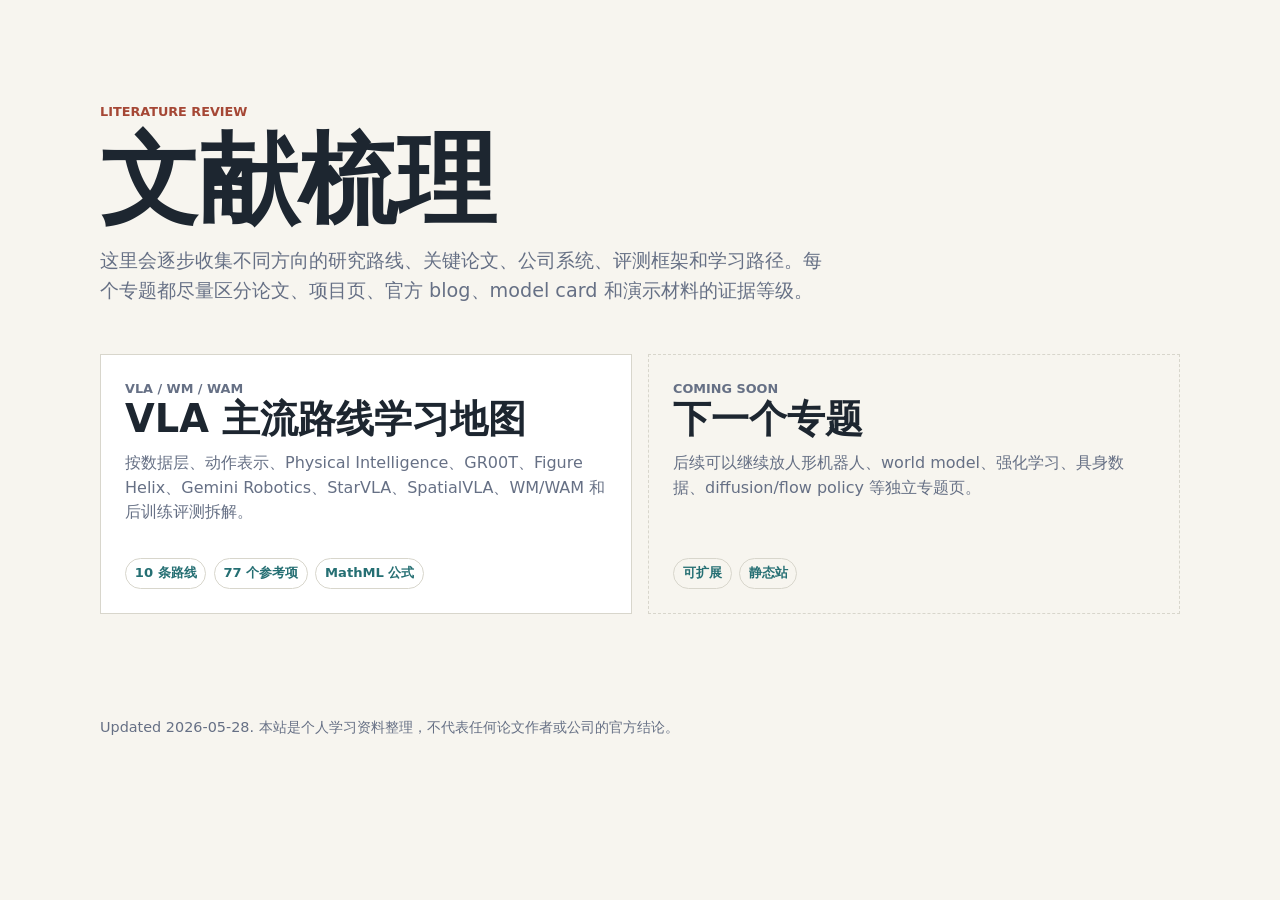
==== index.html @ ba849a6a "Initial literature review site" ====
<!doctype html>
<html lang="zh-CN">
  <head>
    <meta charset="utf-8">
    <meta name="viewport" content="width=device-width, initial-scale=1">
    <title>文献梳理</title>
    <style>
      :root {
        --ink: #1d2630;
        --muted: #667085;
        --paper: #f7f5ef;
        --panel: #ffffff;
        --line: #d8d6cc;
        --accent: #256f73;
        --warm: #a54735;
      }
      * { box-sizing: border-box; }
      body {
        margin: 0;
        min-height: 100vh;
        color: var(--ink);
        background: var(--paper);
        font-family: Inter, ui-sans-serif, system-ui, -apple-system, BlinkMacSystemFont, "Segoe UI", sans-serif;
        line-height: 1.55;
      }
      main {
        width: min(1080px, calc(100% - 2rem));
        margin: 0 auto;
        padding: clamp(3rem, 8vw, 7rem) 0;
      }
      .eyebrow {
        margin: 0 0 0.6rem;
        color: var(--warm);
        font-size: 0.8rem;
        font-weight: 850;
        letter-spacing: 0;
        text-transform: uppercase;
      }
      h1 {
        max-width: 820px;
        margin: 0 0 1rem;
        font-size: clamp(3rem, 8vw, 6.2rem);
        line-height: 0.96;
        letter-spacing: 0;
      }
      .lead {
        max-width: 740px;
        margin-bottom: 3rem;
        color: var(--muted);
        font-size: 1.2rem;
      }
      .grid {
        display: grid;
        grid-template-columns: repeat(2, minmax(0, 1fr));
        gap: 1rem;
      }
      .card {
        min-height: 260px;
        padding: 1.5rem;
        border: 1px solid var(--line);
        background: var(--panel);
        text-decoration: none;
        color: inherit;
        display: flex;
        flex-direction: column;
        justify-content: space-between;
      }
      .card:hover {
        border-color: var(--accent);
      }
      .card h2 {
        margin: 0 0 0.75rem;
        font-size: clamp(1.5rem, 4vw, 2.4rem);
        line-height: 1.05;
      }
      .card p {
        margin: 0;
        color: var(--muted);
      }
      .meta {
        display: flex;
        flex-wrap: wrap;
        gap: 0.45rem;
        margin-top: 1.5rem;
      }
      .meta span {
        padding: 0.25rem 0.55rem;
        border: 1px solid var(--line);
        border-radius: 999px;
        color: var(--accent);
        font-size: 0.82rem;
        font-weight: 800;
      }
      .placeholder {
        border-style: dashed;
        background: transparent;
      }
      footer {
        width: min(1080px, calc(100% - 2rem));
        margin: 0 auto;
        padding: 0 0 2rem;
        color: var(--muted);
        font-size: 0.9rem;
      }
      @media (max-width: 760px) {
        .grid { grid-template-columns: 1fr; }
      }
    </style>
  </head>
  <body>
    <main>
      <p class="eyebrow">Literature Review</p>
      <h1>文献梳理</h1>
      <p class="lead">
        这里会逐步收集不同方向的研究路线、关键论文、公司系统、评测框架和学习路径。每个专题都尽量区分论文、项目页、官方 blog、model card 和演示材料的证据等级。
      </p>
      <section class="grid" aria-label="Review topics">
        <a class="card" href="./vla-learning-map/">
          <div>
            <p class="eyebrow">VLA / WM / WAM</p>
            <h2>VLA 主流路线学习地图</h2>
            <p>按数据层、动作表示、Physical Intelligence、GR00T、Figure Helix、Gemini Robotics、StarVLA、SpatialVLA、WM/WAM 和后训练评测拆解。</p>
          </div>
          <div class="meta">
            <span>10 条路线</span>
            <span>77 个参考项</span>
            <span>MathML 公式</span>
          </div>
        </a>
        <article class="card placeholder">
          <div>
            <p class="eyebrow">Coming Soon</p>
            <h2>下一个专题</h2>
            <p>后续可以继续放人形机器人、world model、强化学习、具身数据、diffusion/flow policy 等独立专题页。</p>
          </div>
          <div class="meta">
            <span>可扩展</span>
            <span>静态站</span>
          </div>
        </article>
      </section>
    </main>
    <footer>
      Updated 2026-05-28. 本站是个人学习资料整理，不代表任何论文作者或公司的官方结论。
    </footer>
  </body>
</html>
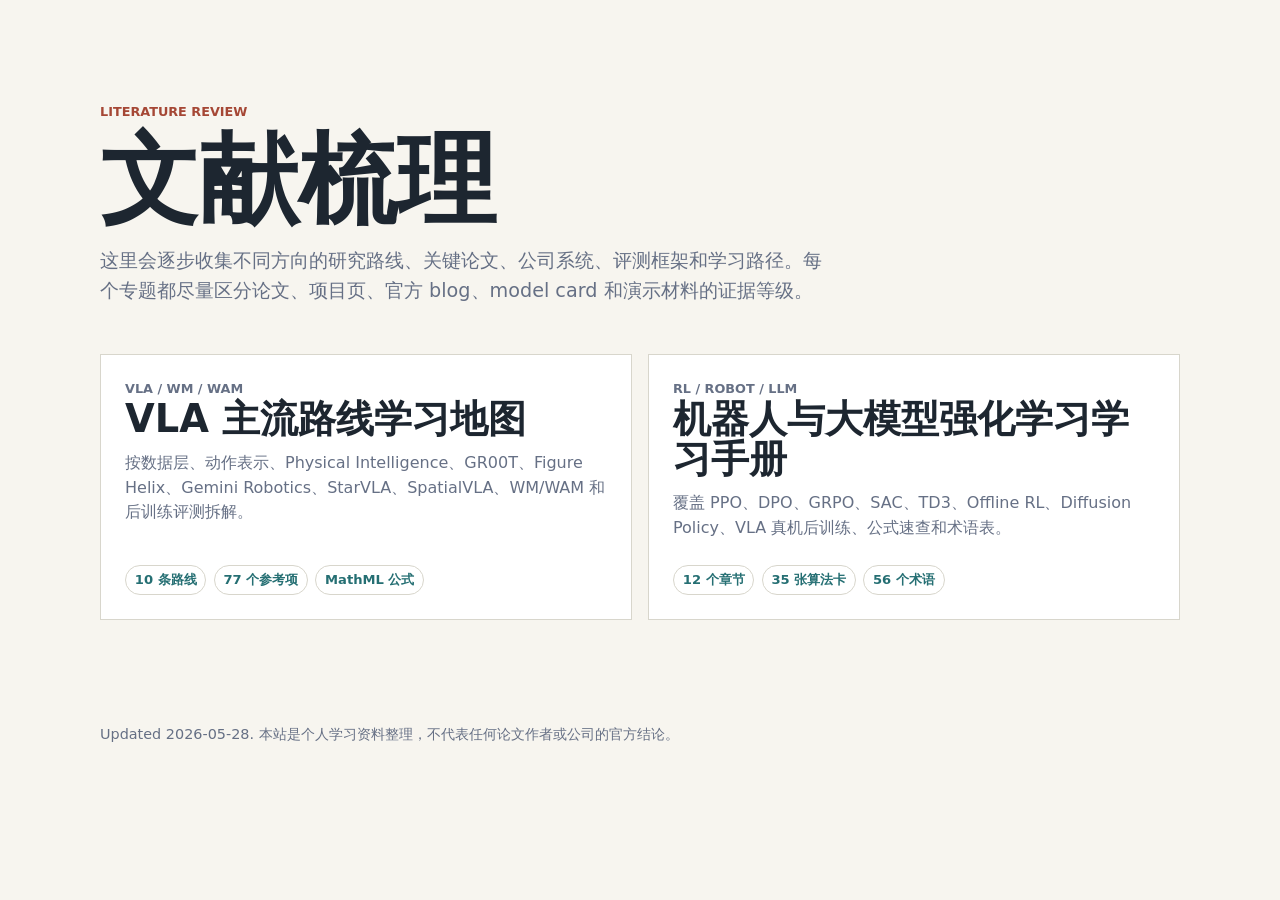
==== commit 6922e1f4: "Add RL learning manual" ====
--- a/index.html
+++ b/index.html
@@ -127,17 +127,18 @@
             <span>MathML 公式</span>
           </div>
         </a>
-        <article class="card placeholder">
+        <a class="card" href="./RL/">
           <div>
-            <p class="eyebrow">Coming Soon</p>
-            <h2>下一个专题</h2>
-            <p>后续可以继续放人形机器人、world model、强化学习、具身数据、diffusion/flow policy 等独立专题页。</p>
+            <p class="eyebrow">RL / Robot / LLM</p>
+            <h2>机器人与大模型强化学习学习手册</h2>
+            <p>覆盖 PPO、DPO、GRPO、SAC、TD3、Offline RL、Diffusion Policy、VLA 真机后训练、公式速查和术语表。</p>
           </div>
           <div class="meta">
-            <span>可扩展</span>
-            <span>静态站</span>
+            <span>12 个章节</span>
+            <span>35 张算法卡</span>
+            <span>56 个术语</span>
           </div>
-        </article>
+        </a>
       </section>
     </main>
     <footer>
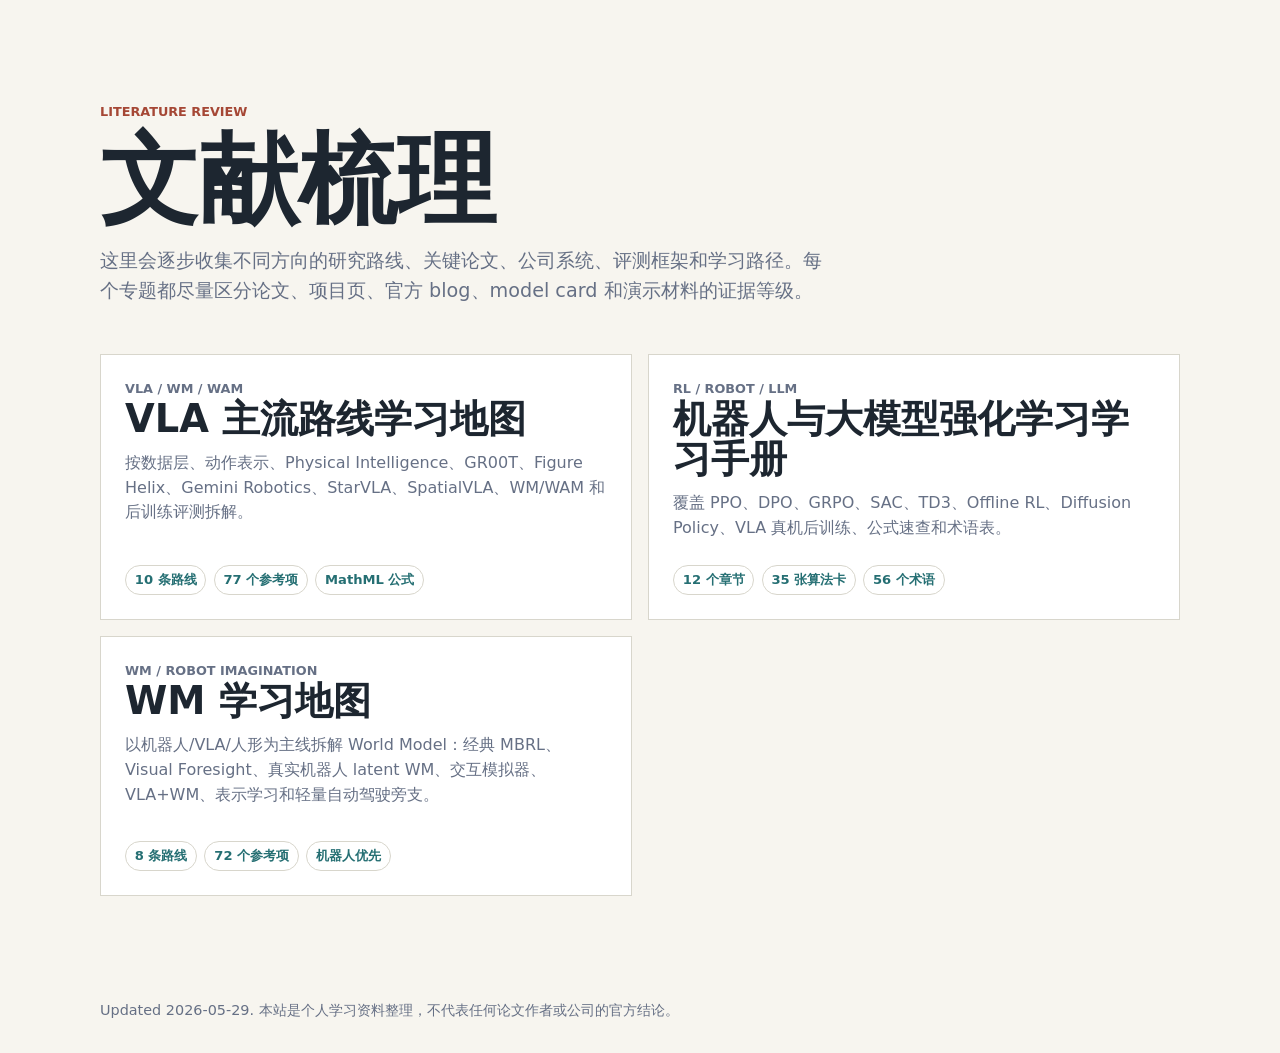
==== commit aad6671c: "Add WM learning map" ====
--- a/index.html
+++ b/index.html
@@ -115,7 +115,7 @@
         这里会逐步收集不同方向的研究路线、关键论文、公司系统、评测框架和学习路径。每个专题都尽量区分论文、项目页、官方 blog、model card 和演示材料的证据等级。
       </p>
       <section class="grid" aria-label="Review topics">
-        <a class="card" href="./vla-learning-map/">
+        <a class="card" href="./VLA/">
           <div>
             <p class="eyebrow">VLA / WM / WAM</p>
             <h2>VLA 主流路线学习地图</h2>
@@ -139,10 +139,22 @@
             <span>56 个术语</span>
           </div>
         </a>
+        <a class="card" href="./WM/">
+          <div>
+            <p class="eyebrow">WM / Robot Imagination</p>
+            <h2>WM 学习地图</h2>
+            <p>以机器人/VLA/人形为主线拆解 World Model：经典 MBRL、Visual Foresight、真实机器人 latent WM、交互模拟器、VLA+WM、表示学习和轻量自动驾驶旁支。</p>
+          </div>
+          <div class="meta">
+            <span>8 条路线</span>
+            <span>72 个参考项</span>
+            <span>机器人优先</span>
+          </div>
+        </a>
       </section>
     </main>
     <footer>
-      Updated 2026-05-28. 本站是个人学习资料整理，不代表任何论文作者或公司的官方结论。
+      Updated 2026-05-29. 本站是个人学习资料整理，不代表任何论文作者或公司的官方结论。
     </footer>
   </body>
 </html>
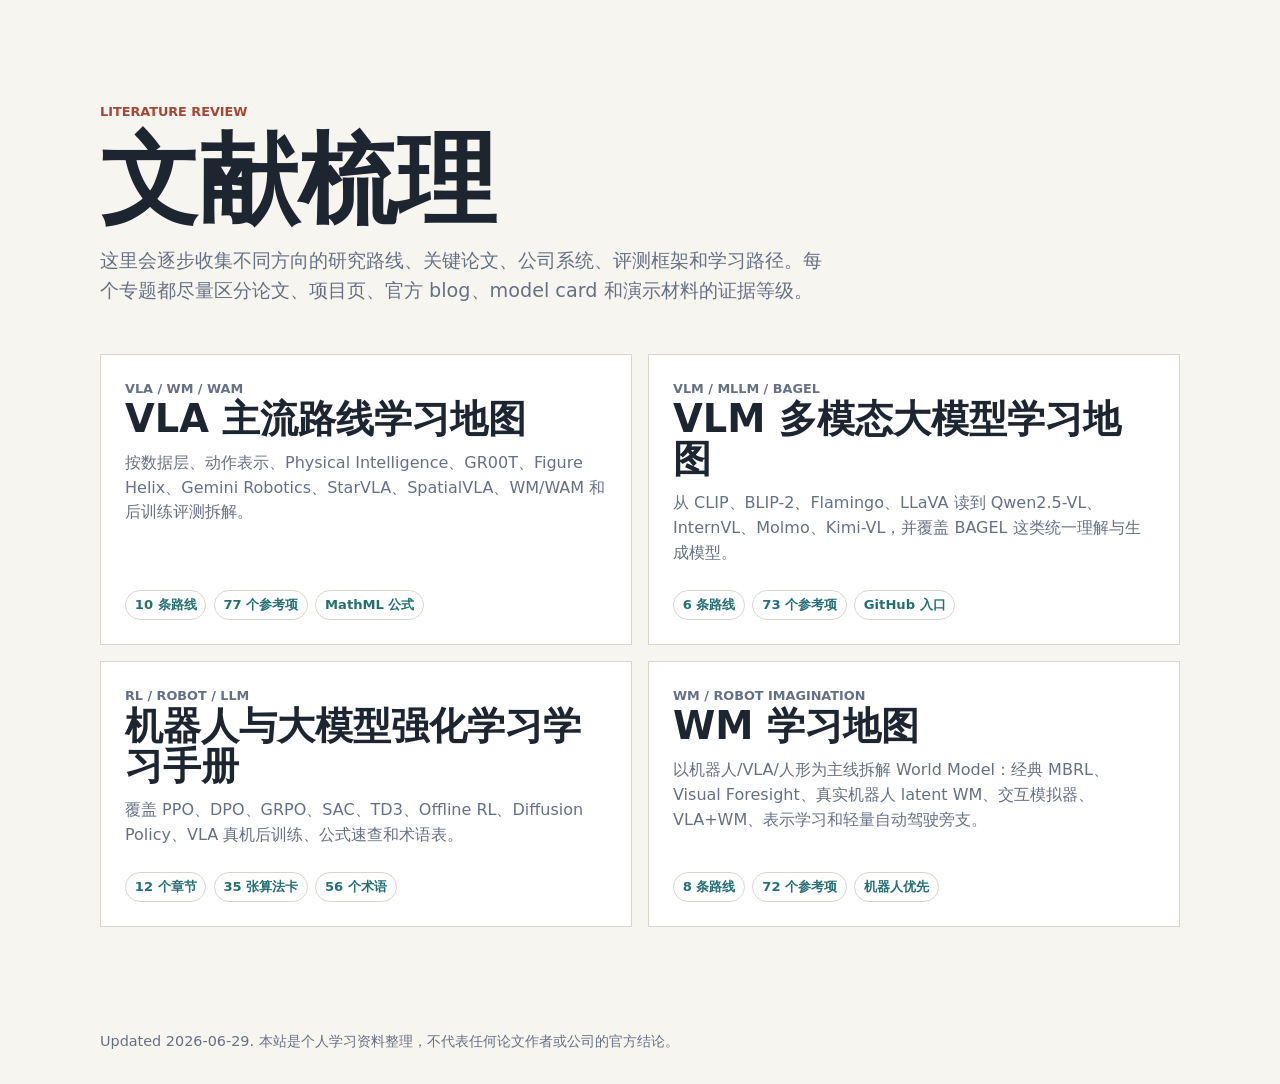
==== commit 036f6634: "Add VLM learning map" ====
--- a/index.html
+++ b/index.html
@@ -127,6 +127,18 @@
             <span>MathML 公式</span>
           </div>
         </a>
+        <a class="card" href="./VLM/">
+          <div>
+            <p class="eyebrow">VLM / MLLM / BAGEL</p>
+            <h2>VLM 多模态大模型学习地图</h2>
+            <p>从 CLIP、BLIP-2、Flamingo、LLaVA 读到 Qwen2.5-VL、InternVL、Molmo、Kimi-VL，并覆盖 BAGEL 这类统一理解与生成模型。</p>
+          </div>
+          <div class="meta">
+            <span>6 条路线</span>
+            <span>73 个参考项</span>
+            <span>GitHub 入口</span>
+          </div>
+        </a>
         <a class="card" href="./RL/">
           <div>
             <p class="eyebrow">RL / Robot / LLM</p>
@@ -154,7 +166,7 @@
       </section>
     </main>
     <footer>
-      Updated 2026-05-29. 本站是个人学习资料整理，不代表任何论文作者或公司的官方结论。
+      Updated 2026-06-29. 本站是个人学习资料整理，不代表任何论文作者或公司的官方结论。
     </footer>
   </body>
 </html>
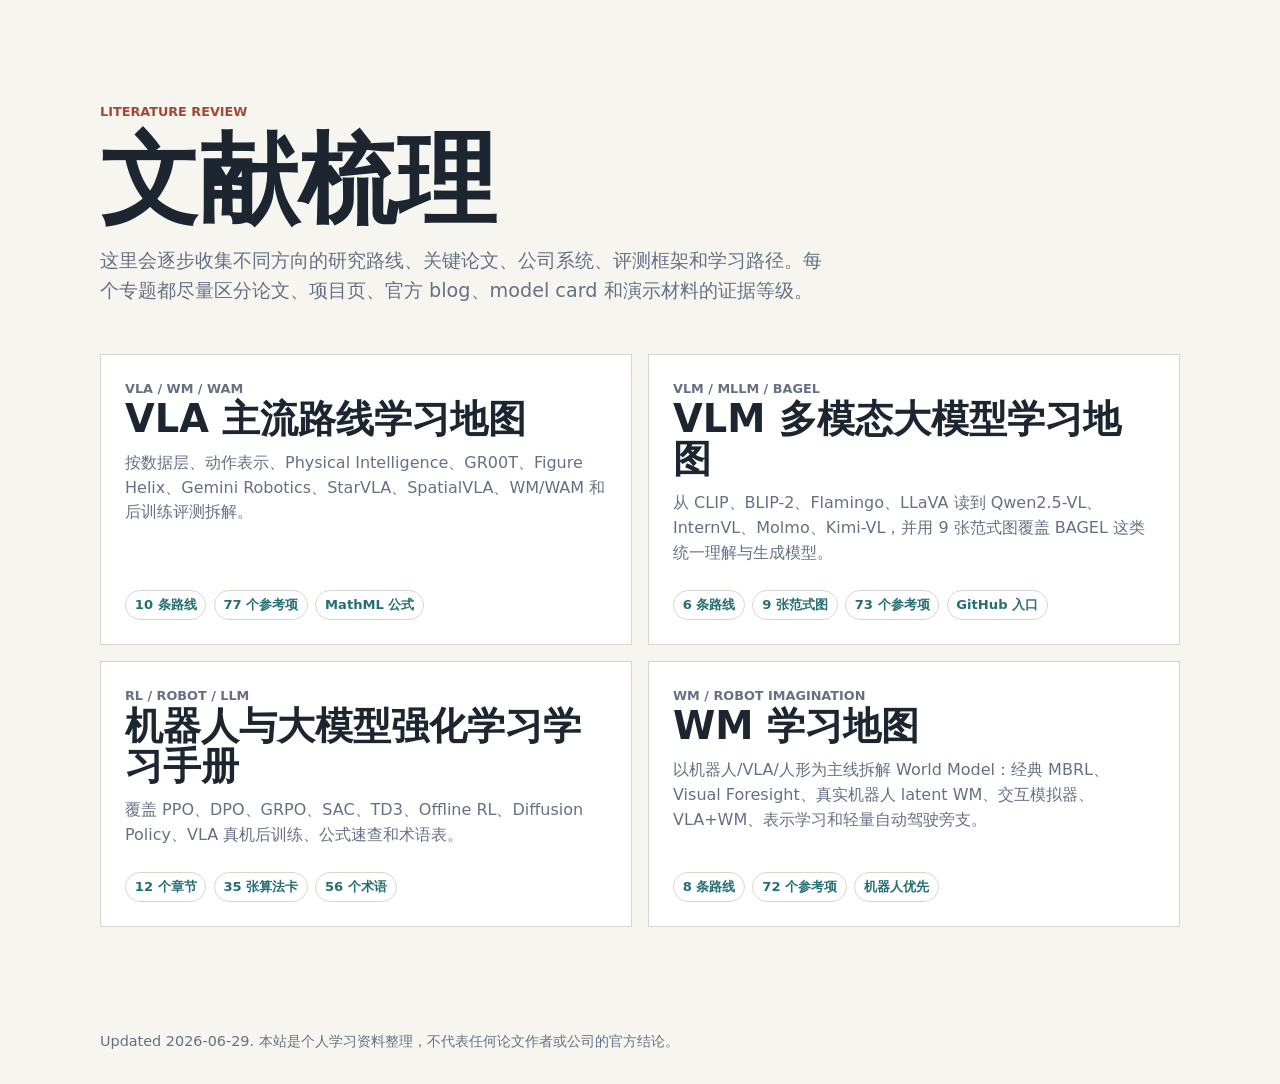
==== commit 5c290919: "Make VLM paradigm diagrams prominent" ====
--- a/index.html
+++ b/index.html
@@ -127,14 +127,15 @@
             <span>MathML 公式</span>
           </div>
         </a>
-        <a class="card" href="./VLM/">
+        <a class="card" href="./VLM/#paradigm-diagram-gallery">
           <div>
             <p class="eyebrow">VLM / MLLM / BAGEL</p>
             <h2>VLM 多模态大模型学习地图</h2>
-            <p>从 CLIP、BLIP-2、Flamingo、LLaVA 读到 Qwen2.5-VL、InternVL、Molmo、Kimi-VL，并覆盖 BAGEL 这类统一理解与生成模型。</p>
+            <p>从 CLIP、BLIP-2、Flamingo、LLaVA 读到 Qwen2.5-VL、InternVL、Molmo、Kimi-VL，并用 9 张范式图覆盖 BAGEL 这类统一理解与生成模型。</p>
           </div>
           <div class="meta">
             <span>6 条路线</span>
+            <span>9 张范式图</span>
             <span>73 个参考项</span>
             <span>GitHub 入口</span>
           </div>
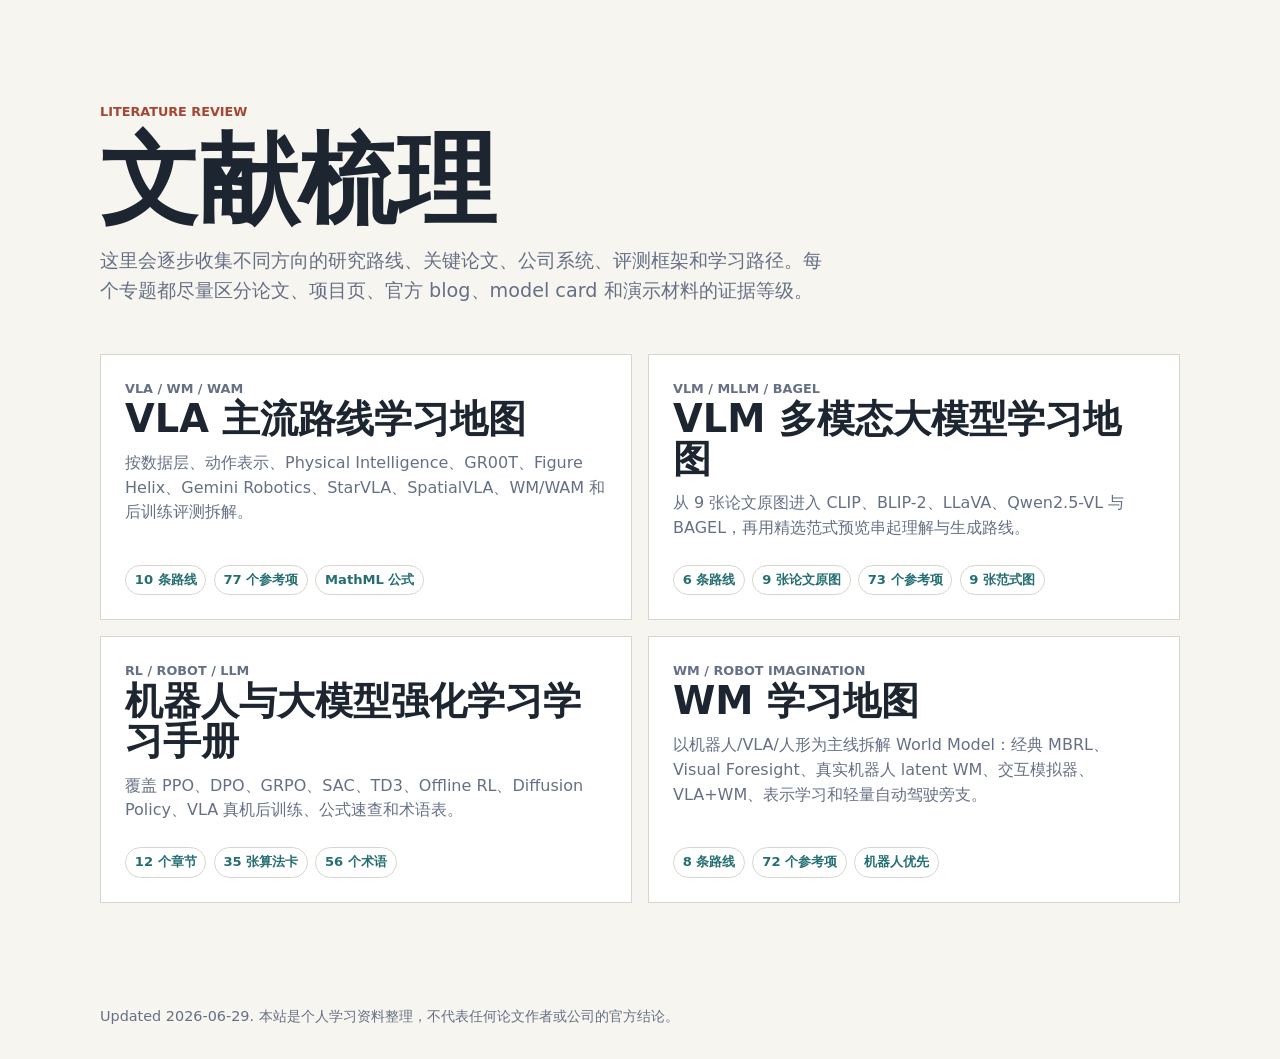
==== commit d4618c0f: "Prioritize VLM paper figures over paradigm preview" ====
--- a/index.html
+++ b/index.html
@@ -127,17 +127,17 @@
             <span>MathML 公式</span>
           </div>
         </a>
-        <a class="card" href="./VLM/#paradigm-diagram-gallery">
+        <a class="card" href="./VLM/#paper-figures">
           <div>
             <p class="eyebrow">VLM / MLLM / BAGEL</p>
             <h2>VLM 多模态大模型学习地图</h2>
-            <p>从 CLIP、BLIP-2、Flamingo、LLaVA 读到 Qwen2.5-VL、InternVL、Molmo、Kimi-VL，并用 9 张范式图覆盖 BAGEL 这类统一理解与生成模型。</p>
+            <p>从 9 张论文原图进入 CLIP、BLIP-2、LLaVA、Qwen2.5-VL 与 BAGEL，再用精选范式预览串起理解与生成路线。</p>
           </div>
           <div class="meta">
             <span>6 条路线</span>
+            <span>9 张论文原图</span>
+            <span>73 个参考项</span>
             <span>9 张范式图</span>
-            <span>73 个参考项</span>
-            <span>GitHub 入口</span>
           </div>
         </a>
         <a class="card" href="./RL/">
